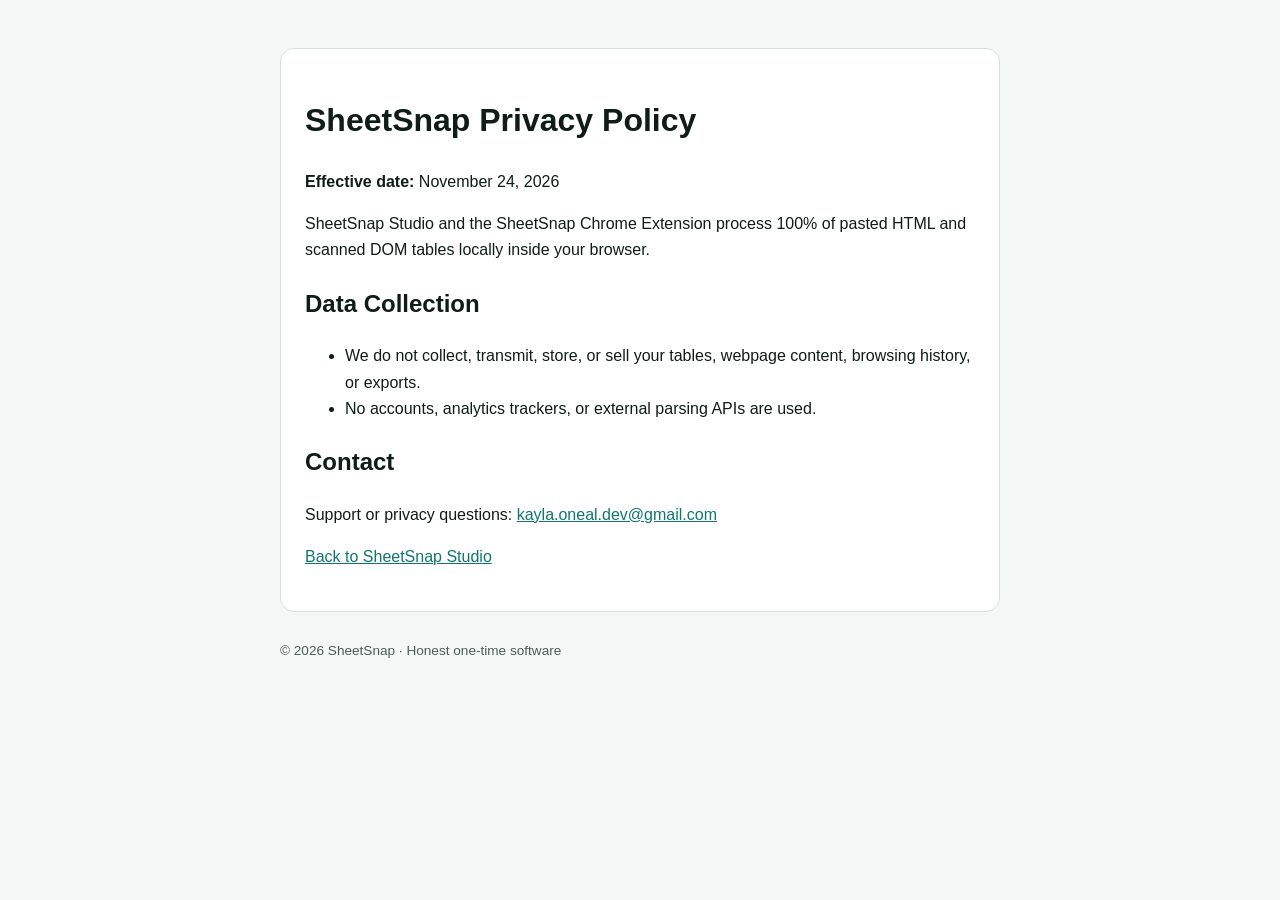
==== privacy.html @ c9aae301 "Launch SheetSnap Web Studio (client-side HTML/ARIA table converter)" ====
<!doctype html>
<html lang="en">
<head>
  <meta charset="utf-8" />
  <meta name="viewport" content="width=device-width, initial-scale=1" />
  <title>Privacy Policy — SheetSnap</title>
  <link rel="icon" type="image/png" href="./icon-128.png" />
  <style>
    body { font-family: -apple-system, BlinkMacSystemFont, "Segoe UI", sans-serif; max-width: 720px; margin: 48px auto; padding: 0 20px; line-height: 1.65; color: #0f1c17; background: #f5f7f6; }
    a { color: #0f766e; }
    .card { background: #fff; border: 1px solid #d4dfda; border-radius: 14px; padding: 24px; }
    footer { margin-top: 28px; font-size: 0.85rem; color: #4b5e56; }
  </style>
</head>
<body>
  <div class="card">
    <h1>SheetSnap Privacy Policy</h1>
    <p><strong>Effective date:</strong> November 24, 2026</p>
    <p>SheetSnap Studio and the SheetSnap Chrome Extension process 100% of pasted HTML and scanned DOM tables locally inside your browser.</p>
    <h2>Data Collection</h2>
    <ul>
      <li>We do not collect, transmit, store, or sell your tables, webpage content, browsing history, or exports.</li>
      <li>No accounts, analytics trackers, or external parsing APIs are used.</li>
    </ul>
    <h2>Contact</h2>
    <p>Support or privacy questions: <a href="mailto:kayla.oneal.dev@gmail.com">kayla.oneal.dev@gmail.com</a></p>
    <p><a href="./index.html">Back to SheetSnap Studio</a></p>
  </div>
  <footer>© 2026 SheetSnap · Honest one-time software</footer>
</body>
</html>
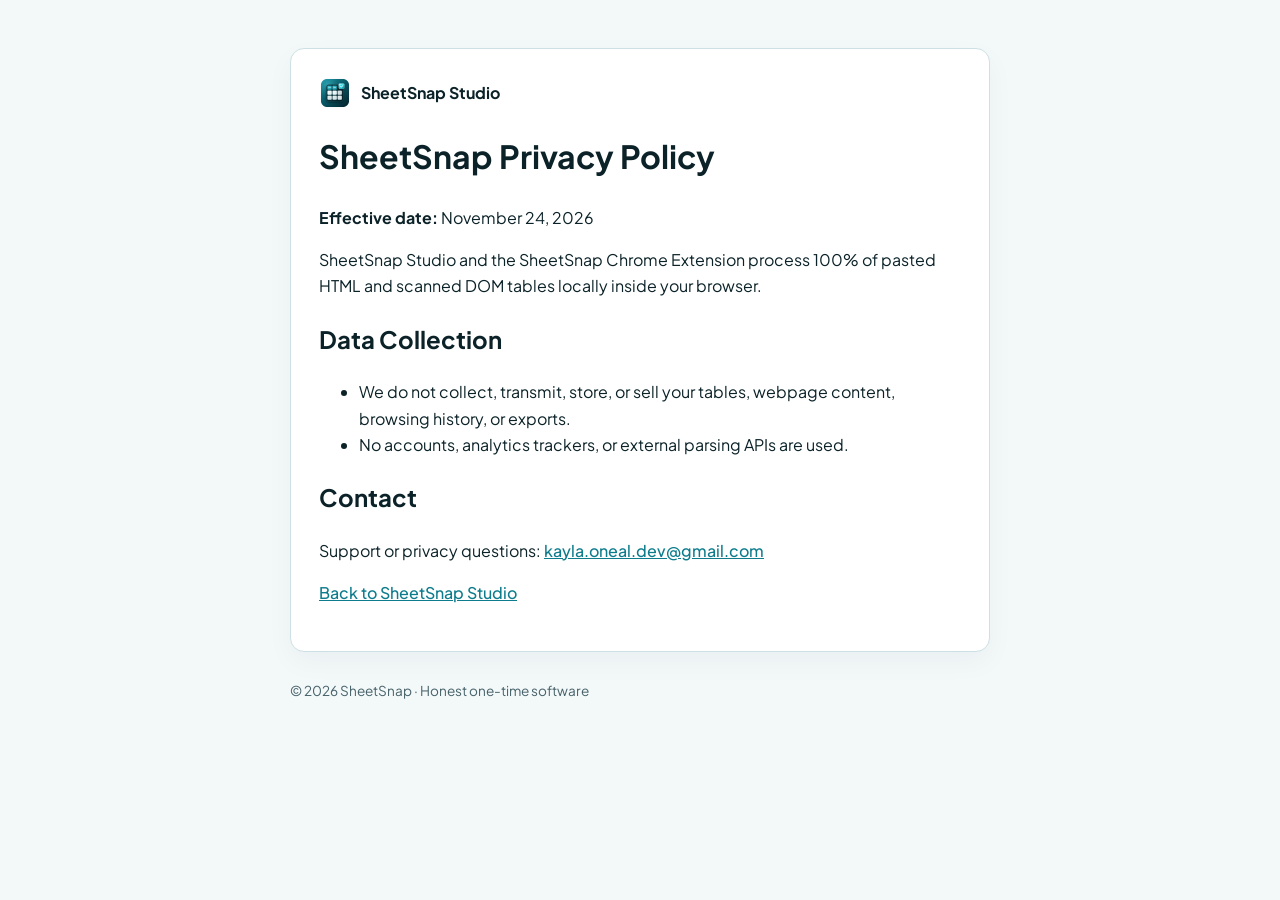
==== commit c54ed602: "chore: upgrade SheetSnap Studio to Swiss Precision Teal + icon-128" ====
--- a/privacy.html
+++ b/privacy.html
@@ -5,15 +5,22 @@
   <meta name="viewport" content="width=device-width, initial-scale=1" />
   <title>Privacy Policy — SheetSnap</title>
   <link rel="icon" type="image/png" href="./icon-128.png" />
+  <link rel="preconnect" href="https://fonts.googleapis.com" />
+  <link rel="preconnect" href="https://fonts.gstatic.com" crossorigin />
+  <link href="https://fonts.googleapis.com/css2?family=Plus+Jakarta+Sans:wght@400;500;600;700&display=swap" rel="stylesheet" />
+  <link rel="stylesheet" href="./styles.css" />
   <style>
-    body { font-family: -apple-system, BlinkMacSystemFont, "Segoe UI", sans-serif; max-width: 720px; margin: 48px auto; padding: 0 20px; line-height: 1.65; color: #0f1c17; background: #f5f7f6; }
-    a { color: #0f766e; }
-    .card { background: #fff; border: 1px solid #d4dfda; border-radius: 14px; padding: 24px; }
-    footer { margin-top: 28px; font-size: 0.85rem; color: #4b5e56; }
+    body { max-width: 740px; margin: 48px auto; padding: 0 20px; line-height: 1.65; }
+    a { color: var(--accent); font-weight: 500; }
+    .card { background: var(--surface); border: 1px solid var(--border); border-radius: 14px; padding: 28px; box-shadow: 0 10px 28px rgba(11, 34, 40, 0.04); }
+    .brand { display: flex; align-items: center; gap: 10px; margin-bottom: 16px; text-decoration: none; color: var(--ink); font-weight: 700; }
+    .brand img { width: 32px; height: 32px; border-radius: 8px; }
+    footer { margin-top: 28px; font-size: 0.85rem; color: var(--muted); }
   </style>
 </head>
 <body>
   <div class="card">
+    <a class="brand" href="./index.html"><img src="./icon-128.png" alt="SheetSnap icon" width="32" height="32" />SheetSnap Studio</a>
     <h1>SheetSnap Privacy Policy</h1>
     <p><strong>Effective date:</strong> November 24, 2026</p>
     <p>SheetSnap Studio and the SheetSnap Chrome Extension process 100% of pasted HTML and scanned DOM tables locally inside your browser.</p>
--- a/styles.css
+++ b/styles.css
@@ -0,0 +1,87 @@
+:root {
+  --bg: #F3F8F9;
+  --surface: #FFFFFF;
+  --surface-alt: #EAF3F5;
+  --ink: #0B2228;
+  --muted: #466169;
+  --accent: #0D7C8C;
+  --accent-hover: #09616E;
+  --accent-soft: #E0F2F5;
+  --border: #CDE0E4;
+  --dark-card: #0C252C;
+  --code-bg: #0A1B20;
+  --warn-bg: #FFF7ED;
+  --warn-ink: #9A3412;
+  --radius: 12px;
+  --font-sans: "Plus Jakarta Sans", -apple-system, BlinkMacSystemFont, "Segoe UI", Inter, sans-serif;
+  --font-mono: "JetBrains Mono", ui-monospace, SFMono-Regular, Menlo, monospace;
+}
+
+* { box-sizing: border-box; }
+::selection { background: var(--accent); color: #ffffff; }
+::-webkit-scrollbar { width: 8px; height: 8px; }
+::-webkit-scrollbar-thumb { background: var(--border); border-radius: 999px; }
+::-webkit-scrollbar-track { background: transparent; }
+
+body {
+  margin: 0;
+  font-family: var(--font-sans);
+  background: var(--bg);
+  color: var(--ink);
+  line-height: 1.48;
+  -webkit-font-smoothing: antialiased;
+}
+
+button, select, input, textarea { font: inherit; }
+button:focus-visible, select:focus-visible, input:focus-visible, textarea:focus-visible, a:focus-visible {
+  outline: 2px solid var(--accent);
+  outline-offset: 2px;
+}
+
+.btn {
+  display: inline-flex;
+  align-items: center;
+  justify-content: center;
+  gap: 6px;
+  min-height: 36px;
+  padding: 7px 14px;
+  border-radius: 9px;
+  border: 1px solid var(--border);
+  background: var(--surface);
+  color: var(--ink);
+  font-size: 0.85rem;
+  font-weight: 600;
+  cursor: pointer;
+  transition: background 0.12s ease, border-color 0.12s ease;
+}
+
+.btn:hover { background: var(--surface-alt); }
+.btn.primary {
+  background: var(--accent);
+  border-color: var(--accent);
+  color: #ffffff;
+}
+.btn.primary:hover { background: var(--accent-hover); border-color: var(--accent-hover); }
+.btn.pro {
+  background: var(--dark-card);
+  border-color: var(--dark-card);
+  color: #ffffff;
+}
+.btn.pro:hover { background: #143640; border-color: #143640; }
+.btn.active {
+  border-color: var(--accent);
+  background: var(--accent-soft);
+  color: var(--accent);
+}
+
+.badge {
+  display: inline-flex;
+  align-items: center;
+  padding: 4px 10px;
+  border-radius: 999px;
+  font-size: 0.74rem;
+  font-weight: 600;
+  font-variant-numeric: tabular-nums;
+  background: var(--accent-soft);
+  color: var(--accent);
+}
